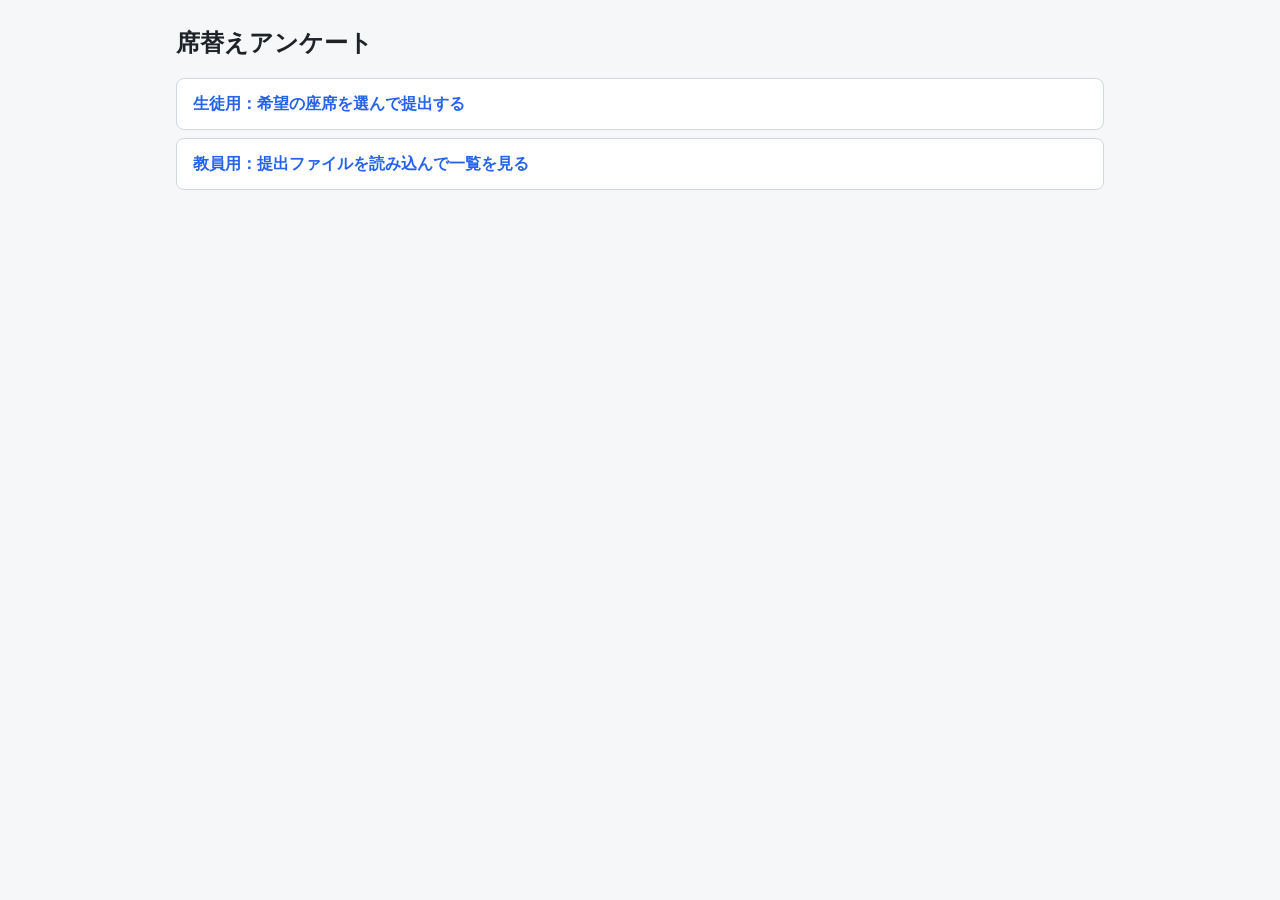
==== index.html @ 1c9b3db1 "席替えアンケートアプリ（生徒用・教員用）を追加 - student.html: 座席表から第1〜第3希望をクリックで選び、JSONファイルで提出 - teacher.html: 提出JSONを複数読み" ====
<!DOCTYPE html>
<html lang="ja">
<head>
  <meta charset="UTF-8">
  <meta name="viewport" content="width=device-width, initial-scale=1">
  <title>席替えアンケート</title>
  <link rel="stylesheet" href="style.css">
</head>
<body>
<main>
  <h1>席替えアンケート</h1>
  <div class="links">
    <a href="student.html">生徒用：希望の座席を選んで提出する</a>
    <a href="teacher.html">教員用：提出ファイルを読み込んで一覧を見る</a>
  </div>
</main>
</body>
</html>
---- style.css ----
:root {
  --bg: #f6f7f9;
  --card: #ffffff;
  --text: #1f2328;
  --muted: #656d76;
  --border: #d0d7de;
  --accent: #2563eb;
  --r1: #e11d48;
  --r2: #f59e0b;
  --r3: #10b981;
}

* { box-sizing: border-box; }

body {
  margin: 0;
  font-family: system-ui, -apple-system, "Hiragino Sans", "Yu Gothic UI", "Meiryo", sans-serif;
  background: var(--bg);
  color: var(--text);
  line-height: 1.6;
}

main {
  max-width: 960px;
  margin: 0 auto;
  padding: 16px;
}

h1 { font-size: 1.5rem; margin: 8px 0 16px; }
h2 { font-size: 1.15rem; margin: 0 0 12px; }

.card {
  background: var(--card);
  border: 1px solid var(--border);
  border-radius: 10px;
  padding: 16px;
  margin-bottom: 16px;
}

.muted { color: var(--muted); font-size: 0.9rem; }

.form-row {
  display: flex;
  flex-wrap: wrap;
  gap: 12px 20px;
  align-items: flex-end;
}

label { display: flex; flex-direction: column; font-size: 0.9rem; gap: 4px; }

input[type="text"], input[type="number"] {
  font-size: 1rem;
  padding: 6px 8px;
  border: 1px solid var(--border);
  border-radius: 6px;
  min-width: 0;
}
input[type="number"] { width: 5em; }

button {
  font-size: 1rem;
  padding: 8px 16px;
  border-radius: 6px;
  border: 1px solid var(--border);
  background: #fff;
  cursor: pointer;
}
button.primary {
  background: var(--accent);
  border-color: var(--accent);
  color: #fff;
  font-weight: bold;
}
button:disabled { opacity: 0.5; cursor: not-allowed; }

.front {
  text-align: center;
  background: #e5e7eb;
  border-radius: 6px;
  padding: 4px;
  margin: 0 auto 12px;
  max-width: 240px;
  font-size: 0.9rem;
}

.grid-wrap { overflow-x: auto; }

.seat-grid {
  display: grid;
  gap: 8px;
  margin: 0 auto;
  width: max-content;
}

.seat {
  width: 72px;
  height: 56px;
  border: 2px solid var(--border);
  border-radius: 8px;
  background: #fff;
  font-size: 0.75rem;
  color: var(--muted);
  display: flex;
  flex-direction: column;
  align-items: center;
  justify-content: center;
  padding: 2px;
}
button.seat:hover { border-color: var(--accent); }

.seat .rank {
  font-size: 0.95rem;
  font-weight: bold;
  color: #fff;
}
.seat.rank1 { background: var(--r1); border-color: var(--r1); }
.seat.rank2 { background: var(--r2); border-color: var(--r2); }
.seat.rank3 { background: var(--r3); border-color: var(--r3); }
.seat.rank1 .pos, .seat.rank2 .pos, .seat.rank3 .pos { color: #fff; }

.choices { list-style: none; padding: 0; margin: 12px 0; }
.choices li { padding: 2px 0; }

.badge {
  display: inline-block;
  min-width: 3.5em;
  text-align: center;
  border-radius: 4px;
  color: #fff;
  font-size: 0.8rem;
  padding: 0 6px;
  margin-right: 6px;
}
.badge.r1 { background: var(--r1); }
.badge.r2 { background: var(--r2); }
.badge.r3 { background: var(--r3); }

.message { margin-top: 8px; font-weight: bold; }
.message.error { color: var(--r1); }
.message.ok { color: #047857; }

/* 教員用 */
.dropzone {
  border: 2px dashed var(--border);
  border-radius: 10px;
  padding: 24px;
  text-align: center;
  background: #fafbfc;
}
.dropzone.over { border-color: var(--accent); background: #eff6ff; }

table {
  border-collapse: collapse;
  width: 100%;
  font-size: 0.9rem;
}
th, td {
  border: 1px solid var(--border);
  padding: 6px 8px;
  text-align: left;
}
th { background: #f3f4f6; }
.table-wrap { overflow-x: auto; }

.seat-grid.teacher .seat {
  width: 120px;
  height: auto;
  min-height: 80px;
  justify-content: flex-start;
  align-items: stretch;
  text-align: left;
  color: var(--text);
  cursor: default;
}
.seat-grid.teacher .pos {
  text-align: center;
  color: var(--muted);
  font-size: 0.75rem;
}
.seat-grid.teacher .names { font-size: 0.75rem; line-height: 1.4; }
.seat-grid.teacher .names span { display: block; }
.seat-grid.teacher .names .n1 { color: var(--r1); font-weight: bold; }
.seat-grid.teacher .names .n2 { color: #b45309; }
.seat-grid.teacher .names .n3 { color: #047857; }
.seat-grid.teacher .seat.hot { border-color: var(--r1); }

.legend { font-size: 0.85rem; margin-bottom: 8px; }

.links a {
  display: block;
  padding: 12px 16px;
  margin-bottom: 8px;
  background: var(--card);
  border: 1px solid var(--border);
  border-radius: 8px;
  text-decoration: none;
  color: var(--accent);
  font-weight: bold;
}
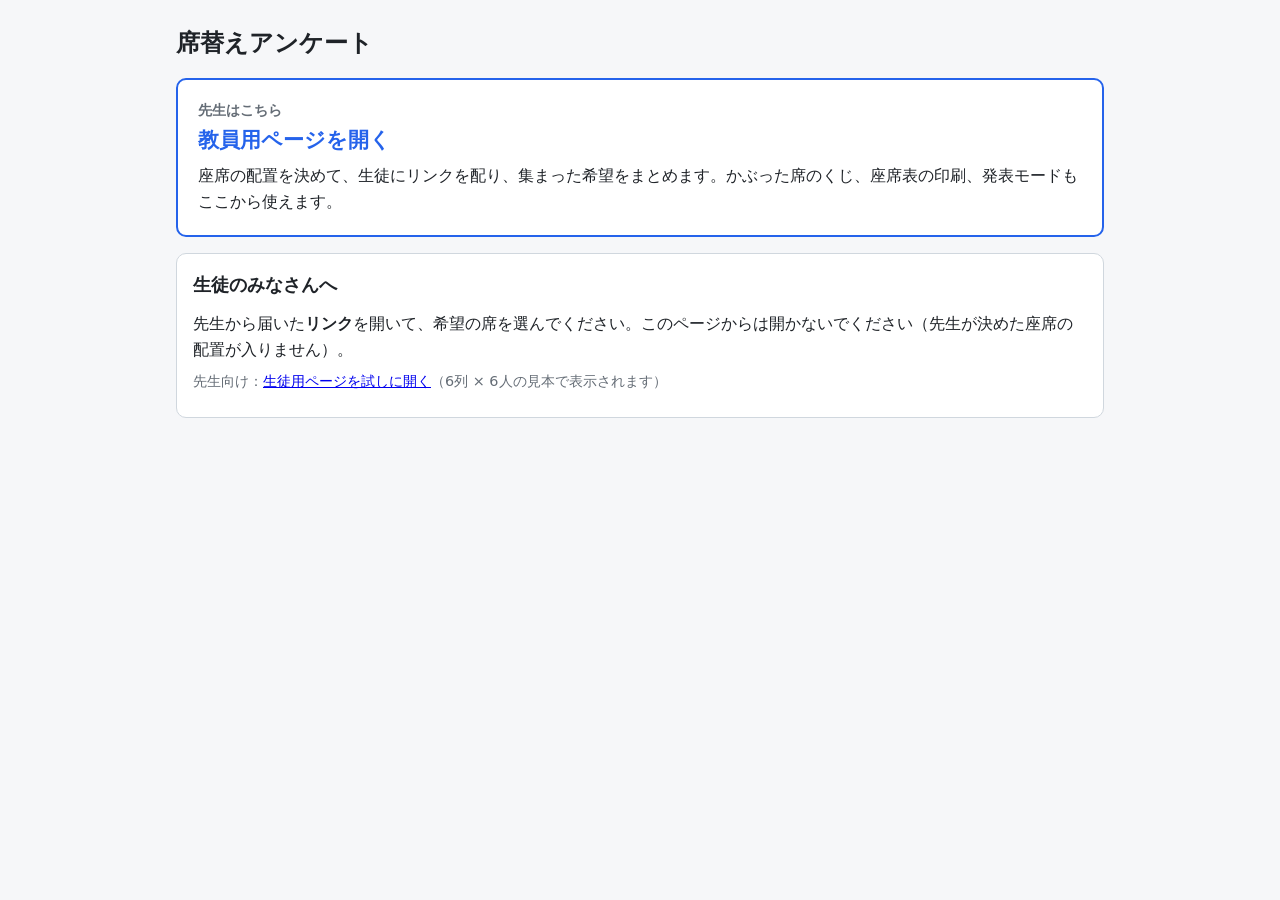
==== commit 2126c646: "残りのUI改善：席の大きさ・ページ内の入力窓・結果の絞り込み・色とキーボード対応・入口ページ・色の変数化 - A2 生徒用の席を画面の幅に合わせて 48〜96px に。通路の列は細いまま、横10マス以" ====
--- a/index.html
+++ b/index.html
@@ -9,10 +9,16 @@
 <body>
 <main>
   <h1>席替えアンケート</h1>
-  <div class="links">
-    <a href="student.html">生徒用：希望の座席を選んで提出する</a>
-    <a href="teacher.html">教員用：提出ファイルを読み込んで一覧を見る</a>
-  </div>
+  <a class="entry-card" href="teacher.html">
+    <span class="entry-label">先生はこちら</span>
+    <span class="entry-title">教員用ページを開く</span>
+    <span class="entry-text">座席の配置を決めて、生徒にリンクを配り、集まった希望をまとめます。かぶった席のくじ、座席表の印刷、発表モードもここから使えます。</span>
+  </a>
+  <section class="card entry-student">
+    <h2>生徒のみなさんへ</h2>
+    <p>先生から届いた<strong>リンク</strong>を開いて、希望の席を選んでください。このページからは開かないでください（先生が決めた座席の配置が入りません）。</p>
+    <p class="muted">先生向け：<a href="student.html">生徒用ページを試しに開く</a>（6列 × 6人の見本で表示されます）</p>
+  </section>
 </main>
 </body>
 </html>
--- a/style.css
+++ b/style.css
@@ -1,16 +1,61 @@
+/* ==========================================================
+   色・余白（ここだけ変えれば全体に効く）
+   ========================================================== */
 :root {
+  /* 地の色・文字 */
   --bg: #f6f7f9;
   --card: #ffffff;
   --text: #1f2328;
   --muted: #656d76;
   --border: #d0d7de;
+  --surface-muted: #f3f4f6;   /* 表の見出し・通路の編集マス */
+  --surface-subtle: #fafbfc;  /* ファイルを置く枠 */
+
+  /* 操作の色 */
   --accent: #2563eb;
-  --r1: #e11d48;
-  --r2: #f59e0b;
-  --r3: #10b981;
-}
-
+  --accent-soft: #eff6ff;
+  --accent-line: #bfdbfe;
+
+  /* 意味の色（白い文字をのせても読みやすい濃さにしている） */
+  --danger: #e11d48;          /* かぶり・エラー・第1希望 */
+  --warn: #b45309;            /* 第2希望・人気・注意 */
+  --ok: #047857;              /* 決定・提出できた */
+  --ok-soft: #ecfdf5;
+  --assigned: #4f46e5;        /* 先生が配置 */
+  --assigned-soft: #eef2ff;
+  --taken: #6b7280;           /* 決定済み（文字・バッジ） */
+  --taken-soft: #e5e7eb;      /* 決定済み（席の地） */
+  --taken-line: #d1d5db;
+  --confirmed-line: #9ca3af;
+
+  /* 希望の順位（生徒用の席とバッジ） */
+  --r1: var(--danger);
+  --r2: var(--warn);
+  --r3: var(--ok);
+
+  /* 発表モードで今の人を目立たせる（黒い文字をのせる） */
+  --highlight: #f59e0b;
+  --highlight-soft: #fef3c7;
+
+  --print-line: #555;
+  --shadow: 0 2px 8px rgba(0, 0, 0, 0.15);
+  --shadow-soft: 0 2px 6px rgba(0, 0, 0, 0.06);
+
+  /* 余白と角の丸み */
+  --space: 16px;
+  --radius-sm: 6px;
+  --radius: 8px;
+  --radius-lg: 10px;
+  --focus: 3px solid var(--accent);
+}
+
+/* ==========================================================
+   共通
+   ========================================================== */
 * { box-sizing: border-box; }
+
+/* hidden 属性を .form-row などの display 指定より優先する */
+[hidden] { display: none !important; }
 
 body {
   margin: 0;
@@ -23,21 +68,25 @@
 main {
   max-width: 960px;
   margin: 0 auto;
-  padding: 16px;
-}
-
-h1 { font-size: 1.5rem; margin: 8px 0 16px; }
+  padding: var(--space);
+}
+
+h1 { font-size: 1.5rem; margin: 8px 0 var(--space); }
 h2 { font-size: 1.15rem; margin: 0 0 12px; }
+h3.sub { font-size: 1rem; margin: var(--space) 0 4px; }
 
 .card {
   background: var(--card);
   border: 1px solid var(--border);
-  border-radius: 10px;
-  padding: 16px;
-  margin-bottom: 16px;
+  border-radius: var(--radius-lg);
+  padding: var(--space);
+  margin-bottom: var(--space);
 }
 
 .muted { color: var(--muted); font-size: 0.9rem; }
+.mt { margin-top: 12px; }
+.mb { margin-bottom: 12px; }
+.round-label { font-size: 1rem; color: var(--muted); }
 
 .form-row {
   display: flex;
@@ -45,24 +94,30 @@
   gap: 12px 20px;
   align-items: flex-end;
 }
+.form-row .push-right { margin-left: auto; }
 
 label { display: flex; flex-direction: column; font-size: 0.9rem; gap: 4px; }
-
-input[type="text"], input[type="number"] {
+label.wide { flex: 1 1 320px; }
+label.check { flex-direction: row; align-items: center; gap: 8px; margin-bottom: 8px; }
+
+input[type="text"], input[type="number"], textarea, select {
   font-size: 1rem;
   padding: 6px 8px;
   border: 1px solid var(--border);
-  border-radius: 6px;
-  min-width: 0;
-}
+  border-radius: var(--radius-sm);
+}
+input[type="text"], input[type="number"] { min-width: 0; }
 input[type="number"] { width: 5em; }
+textarea { width: 100%; font-family: inherit; }
+input[aria-invalid="true"] { border-color: var(--danger); }
 
 button {
   font-size: 1rem;
   padding: 8px 16px;
-  border-radius: 6px;
+  border-radius: var(--radius-sm);
   border: 1px solid var(--border);
-  background: #fff;
+  background: var(--card);
+  color: var(--text);
   cursor: pointer;
 }
 button.primary {
@@ -71,55 +126,25 @@
   color: #fff;
   font-weight: bold;
 }
+/* 取り返しのつかない操作 */
+button.danger { color: var(--danger); border-color: var(--danger); }
+button.danger:hover { background: #fff1f2; }
+button.danger-fill { background: var(--danger); border-color: var(--danger); color: #fff; font-weight: bold; }
+button.small { font-size: 0.85rem; padding: 2px 8px; margin-right: 4px; }
 button:disabled { opacity: 0.5; cursor: not-allowed; }
 
-.front {
-  text-align: center;
-  background: #e5e7eb;
-  border-radius: 6px;
-  padding: 4px;
-  margin: 0 auto 12px;
-  max-width: 240px;
-  font-size: 0.9rem;
-}
-
-.grid-wrap { overflow-x: auto; }
-
-.seat-grid {
-  display: grid;
-  gap: 8px;
-  margin: 0 auto;
-  width: max-content;
-}
-
-.seat {
-  width: 72px;
-  height: 56px;
-  border: 2px solid var(--border);
-  border-radius: 8px;
-  background: #fff;
-  font-size: 0.75rem;
-  color: var(--muted);
-  display: flex;
-  flex-direction: column;
-  align-items: center;
-  justify-content: center;
-  padding: 2px;
-}
-button.seat:hover { border-color: var(--accent); }
-
-.seat .rank {
-  font-size: 0.95rem;
-  font-weight: bold;
-  color: #fff;
-}
-.seat.rank1 { background: var(--r1); border-color: var(--r1); }
-.seat.rank2 { background: var(--r2); border-color: var(--r2); }
-.seat.rank3 { background: var(--r3); border-color: var(--r3); }
-.seat.rank1 .pos, .seat.rank2 .pos, .seat.rank3 .pos { color: #fff; }
-
-.choices { list-style: none; padding: 0; margin: 12px 0; }
-.choices li { padding: 2px 0; }
+/* キーボードで選んだときの枠 */
+button:focus-visible, a:focus-visible, summary:focus-visible, .seat:focus-visible,
+input:focus-visible, select:focus-visible, textarea:focus-visible {
+  outline: var(--focus);
+  outline-offset: 2px;
+}
+
+.message { margin-top: 8px; font-weight: bold; }
+.message.error { color: var(--danger); }
+.message.ok { color: var(--ok); }
+.field-error { color: var(--danger); font-size: 0.85rem; font-weight: bold; margin: 4px 0 0; }
+.warn { color: var(--warn); font-size: 0.8rem; font-weight: bold; }
 
 .badge {
   display: inline-block;
@@ -133,35 +158,209 @@
 }
 .badge.r1 { background: var(--r1); }
 .badge.r2 { background: var(--r2); }
-.badge.r3 { background: var(--r3); }
-
-.message { margin-top: 8px; font-weight: bold; }
-.message.error { color: var(--r1); }
-.message.ok { color: #047857; }
-
-/* 教員用 */
+.badge.hot-badge { background: var(--warn); }
+.badge.teacher-badge { background: var(--assigned); }
+.badge.confirmed-badge { background: var(--taken); }
+.badge.ok-badge { background: var(--ok); }
+.legend { font-size: 0.85rem; margin-bottom: 8px; }
+
+table { border-collapse: collapse; width: 100%; font-size: 0.9rem; }
+th, td { border: 1px solid var(--border); padding: 6px 8px; text-align: left; }
+th { background: var(--surface-muted); }
+.table-wrap { overflow-x: auto; }
+td.actions { white-space: nowrap; }
+
+/* 座席表（共通） */
+.front {
+  text-align: center;
+  background: var(--taken-soft);
+  border-radius: var(--radius-sm);
+  padding: 4px;
+  margin: 0 auto 12px;
+  max-width: 240px;
+  font-size: 0.9rem;
+}
+.front.mt { margin-top: 12px; }
+.grid-wrap { overflow-x: auto; }
+.seat-grid {
+  display: grid;
+  gap: 8px;
+  margin: 0 auto;
+  width: max-content;
+}
+.seat {
+  width: 72px;
+  height: 56px;
+  border: 2px solid var(--border);
+  border-radius: var(--radius);
+  background: var(--card);
+  font-size: 0.75rem;
+  color: var(--muted);
+  display: flex;
+  flex-direction: column;
+  align-items: center;
+  justify-content: center;
+  padding: 2px;
+}
+button.seat:hover { border-color: var(--accent); }
+.seat .rank { font-size: 0.95rem; font-weight: bold; color: #fff; }
+
+/* 通路・空きのマス */
+.seat.aisle { border: 2px dashed transparent; background: transparent; }
+/* 集計・生徒用では通路を細くして表を横に広げすぎない */
+.seat.aisle:not(.editable),
+.seat-grid.teacher .seat.aisle { width: 28px; min-width: 0; }
+button.seat.aisle.editable {
+  border-color: var(--border);
+  color: var(--muted);
+  background: var(--surface-muted);
+}
+
+/* 入口 */
+.entry-card {
+  display: block;
+  padding: 20px;
+  margin-bottom: var(--space);
+  background: var(--card);
+  border: 2px solid var(--accent);
+  border-radius: var(--radius-lg);
+  text-decoration: none;
+  color: var(--text);
+}
+.entry-card:hover { background: var(--accent-soft); }
+.entry-label { display: block; font-size: 0.85rem; color: var(--muted); font-weight: bold; }
+.entry-title { display: block; font-size: 1.3rem; font-weight: bold; color: var(--accent); margin: 2px 0 6px; }
+.entry-text { display: block; }
+.entry-student p { margin: 0 0 8px; }
+
+/* ==========================================================
+   生徒用
+   ========================================================== */
+
+/* 席の大きさは画面の幅に合わせる（列の幅は student.html で 48〜96px に指定） */
+.seat-grid.student { width: 100%; justify-content: center; align-items: center; }
+.seat-grid.student .seat { width: 100%; height: auto; aspect-ratio: 4 / 3; font-size: 0.85rem; }
+.seat-grid.student .seat.aisle { width: 100%; }
+.seat-grid.student .pos { font-size: 1rem; }
+.seat-grid.student .seat .rank { font-size: clamp(0.7rem, 1.6vw, 0.95rem); white-space: nowrap; }
+.seat-grid.student .seat { overflow: hidden; }
+.row-head { font-size: 0.8rem; color: var(--muted); white-space: nowrap; padding-right: 4px; text-align: right; }
+
+.seat.rank1 { background: var(--r1); border-color: var(--r1); }
+.seat.rank2 { background: var(--r2); border-color: var(--r2); }
+.seat.rank1 .pos, .seat.rank2 .pos, .seat.rank3 .pos { color: #fff; }
+button.seat.hot { border-color: var(--warn); border-style: dashed; }
+.seat .hot-mark { font-size: 0.7rem; font-weight: bold; color: var(--warn); }
+
+/* 決定済み・選べない席 */
+.seat.taken { background: var(--taken-soft); border-color: var(--taken-line); cursor: not-allowed; }
+.seat.taken .rank { color: var(--taken); font-size: 0.8rem; }
+
+.choices { list-style: none; padding: 0; margin: 12px 0; }
+.choices li { padding: 2px 0; }
+.choice { margin: 12px 0 0; }
+
+/* 画面の下に固定する「今の選択」と「提出する」 */
+.submit-bar {
+  position: sticky; bottom: 0; z-index: 5;
+  margin: 0 calc(-1 * var(--space));
+  padding: 12px var(--space) calc(12px + env(safe-area-inset-bottom));
+  background: var(--card);
+  border-top: 1px solid var(--border);
+  box-shadow: 0 -2px 8px rgba(0, 0, 0, 0.08);
+}
+.submit-bar-inner { display: flex; flex-wrap: wrap; gap: 8px var(--space); align-items: center; justify-content: space-between; }
+.submit-bar .choice { margin: 0; display: flex; flex-wrap: wrap; gap: 4px var(--space); }
+.submit-bar .choice-item { white-space: nowrap; }
+.submit-bar .choice-empty { color: var(--muted); font-weight: bold; }
+.submit-actions { display: flex; gap: 8px; margin-left: auto; }
+.submit-bar button.primary { font-size: 1.1rem; padding: 10px 28px; }
+.submit-bar .message:empty { display: none; }
+
+/* 提出しました */
+.done { text-align: center; padding: 32px var(--space); border: 2px solid var(--ok); }
+.done-mark {
+  width: 72px; height: 72px; margin: 0 auto 8px; border-radius: 50%;
+  background: var(--ok); color: #fff; font-size: 2.6rem; line-height: 72px; font-weight: bold;
+}
+.done-title { font-size: 1.6rem; margin: 0 0 8px; color: var(--ok); }
+.done-lead { margin: 0 auto var(--space); max-width: 34em; }
+.done.saved { border-color: var(--warn); }
+.done.saved .done-mark { background: var(--warn); }
+.done.saved .done-title { color: var(--warn); }
+.done.saved .done-lead { font-weight: bold; }
+.done-list {
+  display: grid; grid-template-columns: auto auto; gap: 6px var(--space);
+  justify-content: center; text-align: left; margin: 0 auto 20px; font-size: 1.05rem;
+}
+.done-list dt { color: var(--muted); }
+.done-list dd { margin: 0; font-weight: bold; }
+
+/* ==========================================================
+   教員用
+   ========================================================== */
+
+/* 上に固定する「今の状況」 */
+html { scroll-padding-top: calc(var(--status-h, 0px) + 8px); }
+.status-bar {
+  position: sticky; top: 0; z-index: 15;
+  background: var(--card);
+  border-bottom: 1px solid var(--border);
+  box-shadow: var(--shadow-soft);
+}
+.status-bar-inner {
+  max-width: 960px; margin: 0 auto; padding: 8px var(--space);
+  display: flex; flex-wrap: wrap; gap: 4px var(--space); align-items: center; justify-content: space-between;
+}
+.status-now { font-size: 0.95rem; }
+.status-now .sep { color: var(--muted); margin: 0 2px; }
+.status-links { display: flex; flex-wrap: wrap; gap: 4px; }
+.status-links a {
+  font-size: 0.85rem; padding: 4px 10px; border-radius: 999px;
+  border: 1px solid var(--border); color: var(--accent); text-decoration: none; background: var(--card);
+}
+.status-links a:hover { border-color: var(--accent); background: var(--accent-soft); }
+.status { font-weight: bold; }
+.status.clash { color: var(--danger); }
+
+/* たためる手順のカード */
+details.step > summary {
+  list-style: none; cursor: pointer;
+  display: flex; align-items: baseline; gap: 8px;
+}
+details.step > summary::-webkit-details-marker { display: none; }
+details.step > summary::before {
+  content: "▶"; color: var(--text); font-size: 0.7rem;
+  display: inline-block; transition: transform 0.15s;
+}
+details.step[open] > summary::before { transform: rotate(90deg); }
+details.step > summary h2 { margin: 0; }
+details.step[open] > summary { margin-bottom: 12px; }
+.step-note { font-weight: normal; }
+
+.link-box { flex: 1 1 320px; font-size: 0.85rem; }
+.remain { font-weight: bold; margin: 0 0 4px; }
+
 .dropzone {
   border: 2px dashed var(--border);
-  border-radius: 10px;
+  border-radius: var(--radius-lg);
   padding: 24px;
   text-align: center;
-  background: #fafbfc;
-}
-.dropzone.over { border-color: var(--accent); background: #eff6ff; }
-
-table {
-  border-collapse: collapse;
-  width: 100%;
-  font-size: 0.9rem;
-}
-th, td {
-  border: 1px solid var(--border);
-  padding: 6px 8px;
-  text-align: left;
-}
-th { background: #f3f4f6; }
-.table-wrap { overflow-x: auto; }
-
+  background: var(--surface-subtle);
+}
+.dropzone.over { border-color: var(--accent); background: var(--accent-soft); }
+
+/* 4. 結果：絞り込みとバッジ */
+.filter-bar { display: flex; flex-wrap: wrap; gap: 6px; margin-bottom: 8px; }
+.chip { font-size: 0.9rem; padding: 4px 12px; border-radius: 999px; }
+.chip[aria-pressed="true"] { background: var(--accent); border-color: var(--accent); color: #fff; font-weight: bold; }
+.chip-count { display: inline-block; min-width: 1.2em; font-weight: bold; }
+.badge.st-ok { background: var(--ok); }
+.badge.st-clash { background: var(--danger); }
+.badge.st-lost, .badge.st-invalid { background: var(--card); color: var(--muted); border: 1px solid var(--border); }
+.badge[class*="st-"] { min-width: 0; margin-right: 0; font-size: 0.85rem; padding: 1px 8px; }
+
+/* 5. 座席表 */
 .seat-grid.teacher .seat {
   width: 120px;
   height: auto;
@@ -172,28 +371,87 @@
   color: var(--text);
   cursor: default;
 }
-.seat-grid.teacher .pos {
-  text-align: center;
-  color: var(--muted);
-  font-size: 0.75rem;
-}
+.seat-grid.teacher .pos { text-align: center; color: var(--muted); font-size: 0.75rem; }
 .seat-grid.teacher .names { font-size: 0.75rem; line-height: 1.4; }
 .seat-grid.teacher .names span { display: block; }
-.seat-grid.teacher .names .n1 { color: var(--r1); font-weight: bold; }
-.seat-grid.teacher .names .n2 { color: #b45309; }
-.seat-grid.teacher .names .n3 { color: #047857; }
-.seat-grid.teacher .seat.hot { border-color: var(--r1); }
-
-.legend { font-size: 0.85rem; margin-bottom: 8px; }
-
-.links a {
-  display: block;
-  padding: 12px 16px;
-  margin-bottom: 8px;
-  background: var(--card);
-  border: 1px solid var(--border);
-  border-radius: 8px;
-  text-decoration: none;
-  color: var(--accent);
-  font-weight: bold;
-}
+.seat-grid.teacher .names .muted { font-size: inherit; }
+.seat-grid.teacher .names .n1 { color: var(--danger); font-weight: bold; }
+.seat-grid.teacher .names .n2 { color: var(--warn); }
+.seat-grid.teacher .names .n3 { color: var(--ok); }
+.seat-grid.teacher .names .n-ok { color: var(--ok); font-weight: bold; }
+/* 色だけに頼らないよう、席に短い文字も入れる */
+.seat-grid.teacher .names .tag {
+  display: inline-block; font-size: 0.7rem; font-weight: bold; color: #fff;
+  border-radius: 3px; padding: 0 4px; margin-bottom: 2px;
+}
+.seat-grid.teacher .names .tag-ok { background: var(--ok); }
+.seat-grid.teacher .names .tag-clash { background: var(--danger); }
+.seat-grid.teacher .seat.hot { border-color: var(--danger); }
+.seat-grid.teacher .seat.confirmed { background: var(--taken-soft); border-color: var(--confirmed-line); }
+.seat-grid.teacher .seat.ok { border-color: var(--ok); background: var(--ok-soft); }
+.seat-grid.teacher .seat.assigned { background: var(--assigned-soft); border-color: var(--assigned); }
+.seat-grid.teacher .seat.clickable { cursor: pointer; }
+.seat-grid.teacher .seat.clickable:hover { border-color: var(--accent); }
+.seat-grid.teacher .seat.moving { outline: var(--focus); }
+.seat-grid.teacher .seat.flash { outline: 4px solid var(--accent); outline-offset: 2px; }
+
+/* 決定済みの席の移動 */
+.move-banner {
+  display: flex; flex-wrap: wrap; gap: 8px 12px; align-items: center;
+  background: var(--accent-soft); border: 1px solid var(--accent-line); border-radius: var(--radius);
+  padding: 8px 12px; margin-bottom: 12px; font-weight: bold;
+}
+
+/* 元に戻す */
+.undo-bar {
+  position: fixed; right: var(--space); bottom: var(--space); z-index: 10;
+  display: flex; gap: 8px; align-items: center;
+  background: var(--card); border: 1px solid var(--border); border-radius: var(--radius);
+  padding: 8px 12px; box-shadow: var(--shadow); font-size: 0.9rem;
+}
+
+/* ページ内の入力窓 */
+.dlg {
+  border: 1px solid var(--border); border-radius: var(--radius-lg);
+  padding: 20px; width: min(480px, calc(100vw - 32px));
+  box-shadow: var(--shadow); color: var(--text);
+}
+.dlg::backdrop { background: rgba(0, 0, 0, 0.35); }
+.dlg-text { white-space: pre-line; margin: 0 0 12px; }
+.dlg select { width: 100%; }
+.dlg-actions { display: flex; justify-content: flex-end; gap: 8px; margin-top: var(--space); }
+
+/* ==========================================================
+   発表モード
+   ========================================================== */
+.present {
+  position: fixed; inset: 0; z-index: 20; overflow: auto;
+  background: var(--card); padding: var(--space) 24px;
+}
+body.presenting { overflow: hidden; }
+.present-head { display: flex; gap: var(--space); align-items: center; justify-content: space-between; font-weight: bold; }
+.present-caption { text-align: center; font-size: 2rem; font-weight: bold; margin: 12px 0; min-height: 3rem; }
+.present-grid .seat, .print-grid .seat { color: var(--text); }
+.present-grid .seat { width: 110px; height: 80px; cursor: pointer; }
+.present-grid .seat.shown { background: var(--ok-soft); border-color: var(--ok); }
+.present-grid .seat.current { background: var(--highlight-soft); border-color: var(--highlight); outline: 4px solid var(--highlight); }
+.present-grid .p-name { font-size: 1.15rem; font-weight: bold; }
+.present-grid .p-num, .print-grid .p-num { font-size: 0.8rem; color: var(--muted); }
+.present-controls { justify-content: center; }
+.present-controls button { font-size: 1.2rem; padding: 10px 32px; }
+
+/* ==========================================================
+   印刷（座席表だけを A4 横 1 枚に）
+   ========================================================== */
+.print-area { display: none; }
+.print-grid { gap: 4px; }
+.print-grid .seat { width: 21mm; height: 15mm; border-color: var(--print-line); border-radius: 4px; }
+.print-grid .seat.aisle { width: 6mm; border: none; }
+.print-grid .p-name { font-size: 10pt; font-weight: bold; text-align: center; line-height: 1.2; }
+@media print {
+  @page { size: A4 landscape; margin: 10mm; }
+  body { background: #fff; }
+  main, .undo-bar, .present, .status-bar, .dlg { display: none !important; }
+  .print-area { display: block; text-align: center; }
+  .print-area h1 { margin: 0 0 4px; }
+}
